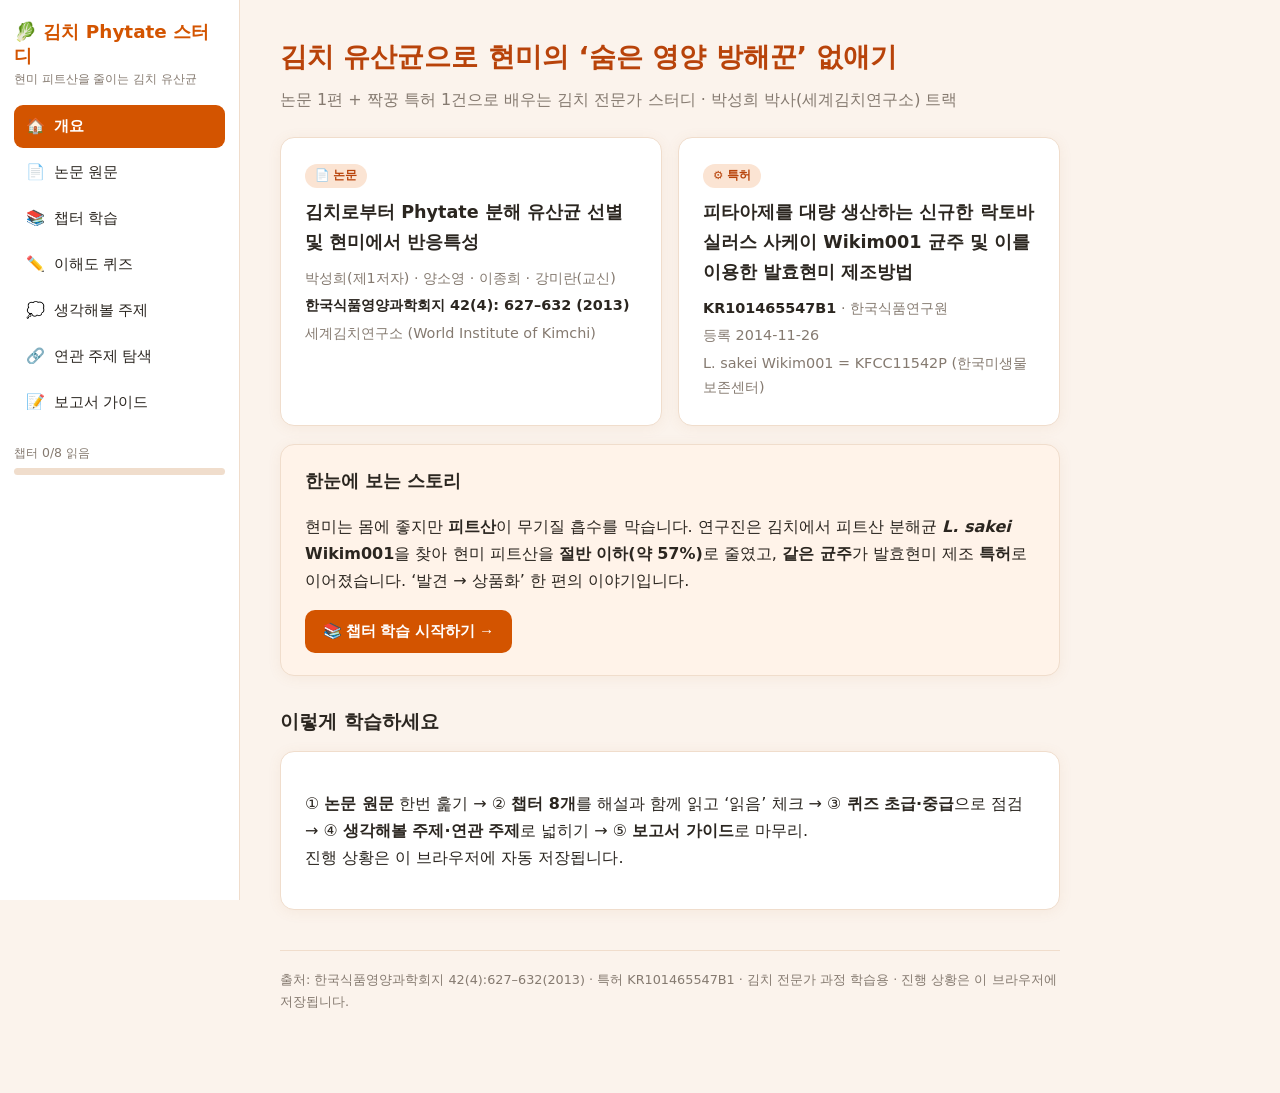
==== index.html @ 64837844 "김치 Phytate 스터디 워크스페이스 + 학습 앱 초기 구성 - 학습 앱(index.html, assets/): 원문보기·챕터해설·퀴즈(초급/중급)·생각해볼주제·연관주제탐색·보고" ====
<!DOCTYPE html>
<html lang="ko">
<head>
<meta charset="UTF-8">
<meta name="viewport" content="width=device-width, initial-scale=1.0">
<title>김치 Phytate 스터디 — 현미 피트산 줄이는 김치 유산균</title>
<meta name="description" content="김치 유산균(L. sakei Wikim001)으로 현미 피트산을 줄이는 연구와 특허를 해설·퀴즈·보고서 가이드와 함께 배우는 학습 앱.">
<link rel="stylesheet" href="assets/styles.css">
</head>
<body>
<div class="layout">
  <aside class="sidebar">
    <div class="brand">🥬 김치 Phytate 스터디
      <small>현미 피트산을 줄이는 김치 유산균</small>
    </div>
    <ul class="nav" id="nav"></ul>
    <button class="btn ghost menu-btn" id="menu-btn">☰ 메뉴</button>
    <div class="progress-wrap">
      <div id="prog-text">챕터 0/8 읽음</div>
      <div class="mini-bar"><div id="prog-bar"></div></div>
    </div>
  </aside>

  <main class="main">
    <section class="section" id="sec-home"></section>
    <section class="section" id="sec-paper"></section>
    <section class="section" id="sec-chapters"></section>
    <section class="section" id="sec-quiz"></section>
    <section class="section" id="sec-think"></section>
    <section class="section" id="sec-related"></section>
    <section class="section" id="sec-report"></section>
    <div class="footer">
      출처: 한국식품영양과학회지 42(4):627–632(2013) · 특허 KR101465547B1 ·
      김치 전문가 과정 학습용 · 진행 상황은 이 브라우저에 저장됩니다.
    </div>
  </main>
</div>

<script src="assets/content.js"></script>
<script src="assets/app.js"></script>
</body>
</html>
---- assets/styles.css ----
:root{
  --bg:#fbf3ec; --card:#fff; --line:#eedaccc; --line2:#f0ddcc;
  --ink:#2b2620; --muted:#857a70; --accent:#d35400; --accent2:#b8430a;
  --green:#1e8449; --green-bg:#e8f8ef; --red:#c0392b; --red-bg:#fdecea;
  --chip:#fbe4d3; --shadow:0 2px 14px rgba(180,120,60,.08);
}
*{box-sizing:border-box}
html,body{margin:0;padding:0}
body{font-family:'Malgun Gothic','맑은 고딕',system-ui,-apple-system,sans-serif;background:var(--bg);color:var(--ink);line-height:1.7}
a{color:var(--accent2)}
img{max-width:100%}

/* layout */
.layout{display:flex;min-height:100vh}
.sidebar{width:240px;flex-shrink:0;background:#fff;border-right:1px solid var(--line2);padding:20px 14px;position:sticky;top:0;height:100vh;overflow:auto}
.brand{font-size:1.15rem;font-weight:800;color:var(--accent);line-height:1.3;margin-bottom:4px}
.brand small{display:block;font-size:.72rem;color:var(--muted);font-weight:500;margin-top:4px}
.nav{list-style:none;margin:18px 0 0;padding:0;display:flex;flex-direction:column;gap:3px}
.nav button{width:100%;text-align:left;border:none;background:none;padding:11px 12px;border-radius:9px;font-size:.95rem;color:var(--ink);cursor:pointer;display:flex;align-items:center;gap:9px;transition:.12s}
.nav button:hover{background:#fbeee3}
.nav button.active{background:var(--accent);color:#fff;font-weight:700}
.nav .done{margin-left:auto;font-size:.7rem;color:var(--green)}
.nav button.active .done{color:#fff}
.progress-wrap{margin-top:18px;font-size:.78rem;color:var(--muted)}
.mini-bar{height:7px;background:var(--line2);border-radius:99px;overflow:hidden;margin-top:5px}
.mini-bar>div{height:100%;width:0;background:var(--accent);transition:width .3s}

.main{flex:1;min-width:0;padding:34px 40px 80px;max-width:860px}
.section{display:none;animation:fade .25s}
.section.active{display:block}
@keyframes fade{from{opacity:0;transform:translateY(6px)}to{opacity:1;transform:none}}

h1.page{font-size:1.7rem;color:var(--accent2);margin:0 0 6px}
.lead{color:var(--muted);margin:0 0 24px}
h2{font-size:1.2rem;margin:30px 0 12px}

/* cards */
.card{background:var(--card);border:1px solid var(--line2);border-radius:14px;padding:22px 24px;box-shadow:var(--shadow);margin-bottom:18px}
.card h3{margin:0 0 8px;font-size:1.1rem}
.pair{display:grid;grid-template-columns:1fr 1fr;gap:16px}
@media(max-width:720px){.pair{grid-template-columns:1fr}}
.tag{display:inline-block;font-size:.72rem;padding:2px 10px;border-radius:99px;background:var(--chip);color:var(--accent2);font-weight:700}
.kv{font-size:.9rem;color:var(--muted);margin:3px 0}
.kv b{color:var(--ink)}

/* buttons */
.btn{display:inline-block;padding:11px 18px;border:none;border-radius:10px;background:var(--accent);color:#fff;font-size:.95rem;font-weight:700;cursor:pointer;text-decoration:none;transition:.15s}
.btn:hover{background:var(--accent2)}
.btn.ghost{background:#fff;color:var(--accent2);border:1.6px solid var(--accent)}
.btn.sm{padding:7px 13px;font-size:.85rem}
.btn:disabled{background:#e3cdbd;cursor:default}

/* chapters */
.chip-row{display:flex;flex-wrap:wrap;gap:8px;margin-bottom:18px}
.chip-row button{border:1.4px solid var(--line2);background:#fff;border-radius:99px;padding:6px 13px;font-size:.83rem;cursor:pointer;color:var(--muted)}
.chip-row button.read{border-color:var(--green);color:var(--green);background:var(--green-bg)}
.chip-row button.cur{border-color:var(--accent);color:var(--accent);font-weight:700}
.tldr{border-left:4px solid var(--accent);background:#fff3e9;padding:12px 16px;border-radius:0 8px 8px 0;margin:6px 0 18px;font-weight:600}
.body p{margin:0 0 14px}
.terms{background:#f8f1ea;border-radius:10px;padding:14px 18px;margin:18px 0}
.terms h4{margin:0 0 8px;font-size:.9rem;color:var(--accent2)}
.terms div{font-size:.92rem;margin:5px 0}
.src{font-size:.82rem;color:var(--muted);font-style:italic;margin-top:14px}
.chap-nav{display:flex;justify-content:space-between;gap:10px;margin-top:22px}

/* quiz */
.tabs{display:flex;gap:8px;margin-bottom:18px}
.tabs button{padding:9px 18px;border:1.6px solid var(--line2);background:#fff;border-radius:10px;cursor:pointer;font-weight:700;color:var(--muted)}
.tabs button.active{background:var(--accent);color:#fff;border-color:var(--accent)}
.choices{display:flex;flex-direction:column;gap:10px;margin-top:6px}
.choice{text-align:left;padding:13px 16px;border:1.5px solid var(--line2);border-radius:10px;background:#fff;font-size:.98rem;cursor:pointer;transition:.13s}
.choice:hover:not(:disabled){border-color:var(--accent);background:#fff3e9}
.choice:disabled{cursor:default}
.choice.correct{border-color:var(--green);background:var(--green-bg);font-weight:700}
.choice.wrong{border-color:var(--red);background:var(--red-bg)}
.why{margin-top:14px;padding:13px 16px;border-left:4px solid var(--accent);background:#fff3e9;border-radius:0 8px 8px 0;font-size:.92rem;display:none}
.why.show{display:block}
.qmeta{font-size:.8rem;color:var(--muted)}
.q{font-size:1.12rem;font-weight:700;margin:8px 0 14px}
.lock{text-align:center;padding:40px 20px;color:var(--muted)}
.lock .big{font-size:2.4rem;margin-bottom:8px}
.score{text-align:center}
.score .big{font-size:2.8rem;font-weight:800;color:var(--accent)}

/* think / related */
.think{border:1px solid var(--line2);border-radius:12px;padding:16px 20px;margin-bottom:14px;background:#fff}
.think .qq{font-weight:700;margin-bottom:6px}
.think details{margin-top:6px}
.think summary{cursor:pointer;color:var(--accent2);font-size:.9rem;font-weight:700}
.think .hint{margin-top:8px;color:var(--muted);font-size:.92rem}
.related{display:flex;justify-content:space-between;align-items:center;gap:14px;border:1px solid var(--line2);border-radius:12px;padding:14px 18px;margin-bottom:12px;background:#fff}
.related .txt b{display:block;margin-bottom:3px}
.related .txt span{font-size:.88rem;color:var(--muted)}
.search-actions{display:flex;gap:8px;flex-shrink:0}

/* report */
.report-md{background:#fff;border:1px solid var(--line2);border-radius:12px;padding:26px 30px;box-shadow:var(--shadow)}
.report-md h1{font-size:1.35rem;color:var(--accent2);border-bottom:2px solid var(--line2);padding-bottom:10px}
.report-md h2{font-size:1.05rem;color:var(--accent)}
.report-md em{color:var(--muted)}
.guide-table{width:100%;border-collapse:collapse;margin:6px 0 18px;font-size:.92rem}
.guide-table td{border:1px solid var(--line2);padding:9px 12px;vertical-align:top}
.guide-table td:first-child{font-weight:700;white-space:nowrap;width:130px;color:var(--accent2)}
ul.rules{margin:6px 0;padding-left:20px}
ul.rules li{margin:5px 0}
.check li{margin:6px 0}

.footer{margin-top:40px;padding-top:18px;border-top:1px solid var(--line2);color:var(--muted);font-size:.8rem}

/* mobile nav toggle */
.menu-btn{display:none}
@media(max-width:760px){
  .layout{flex-direction:column}
  .sidebar{position:static;width:auto;height:auto;border-right:none;border-bottom:1px solid var(--line2)}
  .main{padding:24px 18px 60px}
  .nav{display:none}.nav.open{display:flex}
  .menu-btn{display:block;margin-top:10px;width:100%}
}
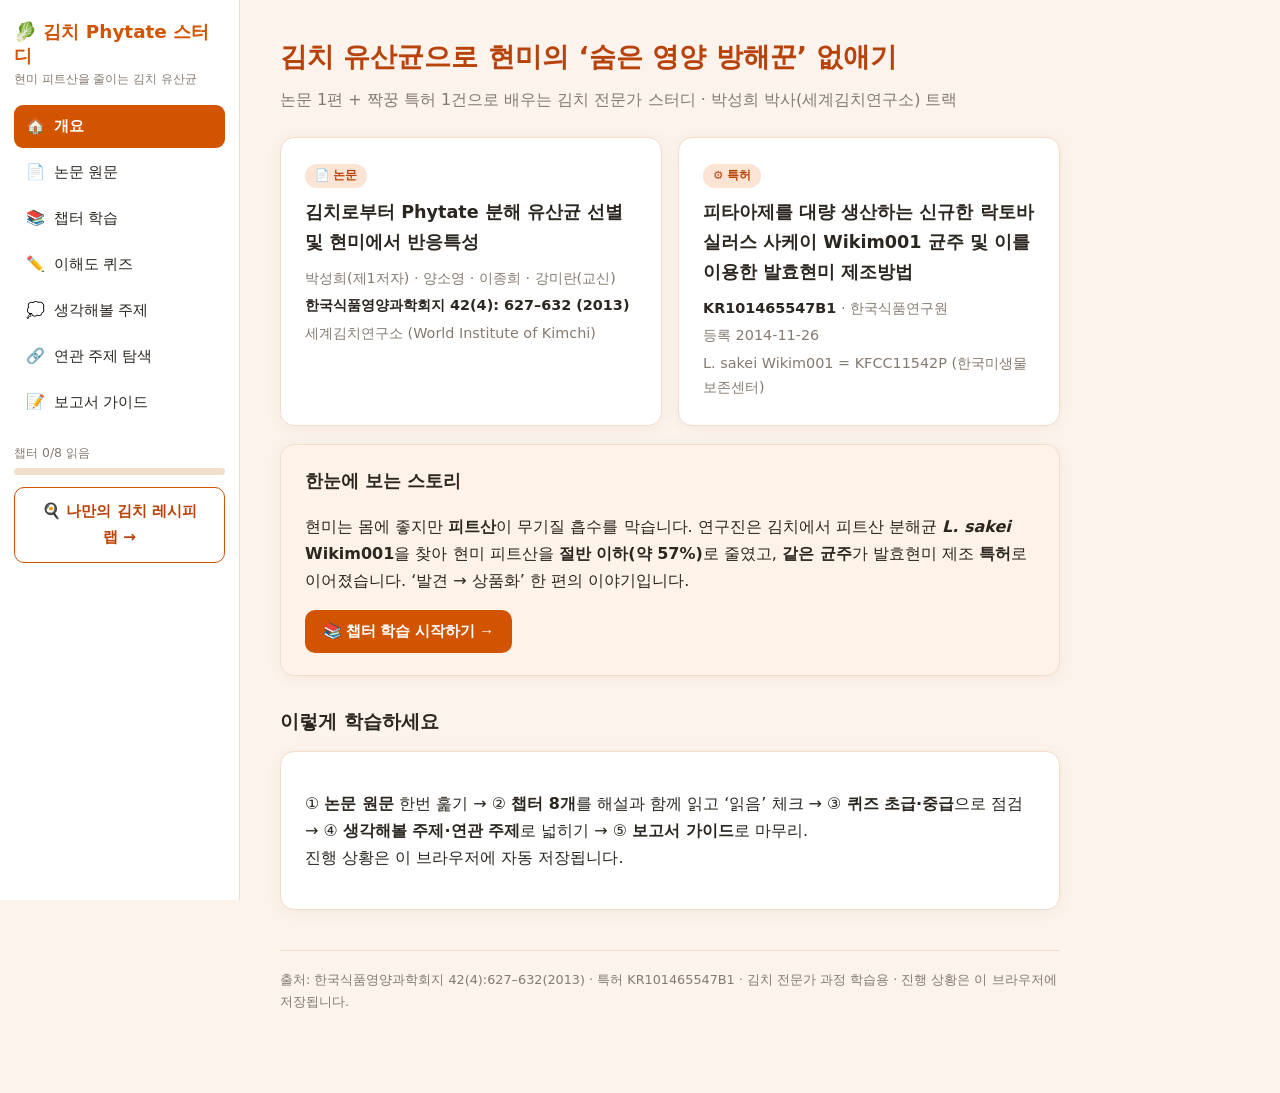
==== commit 75e4d917: "사이드바에 나만의 김치 레시피 랩 상호 링크 추가" ====
--- a/index.html
+++ b/index.html
@@ -19,6 +19,8 @@
       <div id="prog-text">챕터 0/8 읽음</div>
       <div class="mini-bar"><div id="prog-bar"></div></div>
     </div>
+    <a class="btn ghost" href="https://jwj-nick.github.io/kimchi_recipe_2606_01/" target="_blank" rel="noopener"
+      style="text-decoration:none;display:block;text-align:center;margin-top:12px;">🍳 나만의 김치 레시피 랩 →</a>
   </aside>
 
   <main class="main">
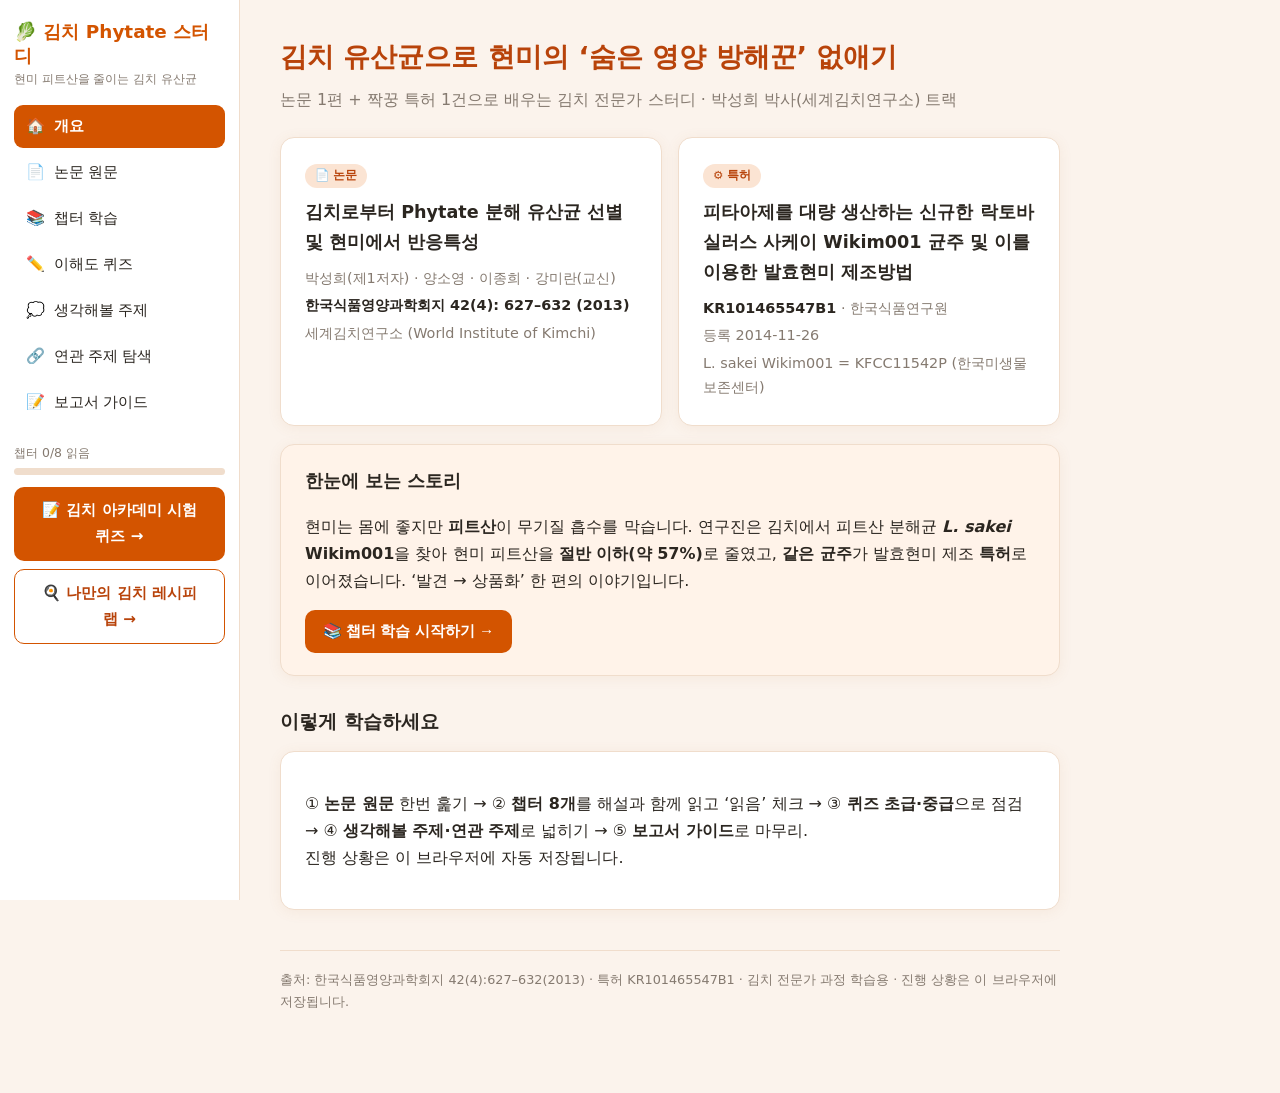
==== commit 07f7176e: "시험 대비: 교육자료 13장 md 변환 + 김치 아카데미 퀴즈 앱 배포 - exam_study/ 스캔 13장을 방향 교정 후 ##_내용 이름으로 정리(jpg+md) - 자기완결형 " ====
--- a/index.html
+++ b/index.html
@@ -19,8 +19,10 @@
       <div id="prog-text">챕터 0/8 읽음</div>
       <div class="mini-bar"><div id="prog-bar"></div></div>
     </div>
+    <a class="btn" href="exam_study/"
+      style="text-decoration:none;display:block;text-align:center;margin-top:12px;">📝 김치 아카데미 시험 퀴즈 →</a>
     <a class="btn ghost" href="https://jwj-nick.github.io/kimchi_recipe_2606_01/" target="_blank" rel="noopener"
-      style="text-decoration:none;display:block;text-align:center;margin-top:12px;">🍳 나만의 김치 레시피 랩 →</a>
+      style="text-decoration:none;display:block;text-align:center;margin-top:8px;">🍳 나만의 김치 레시피 랩 →</a>
   </aside>
 
   <main class="main">
